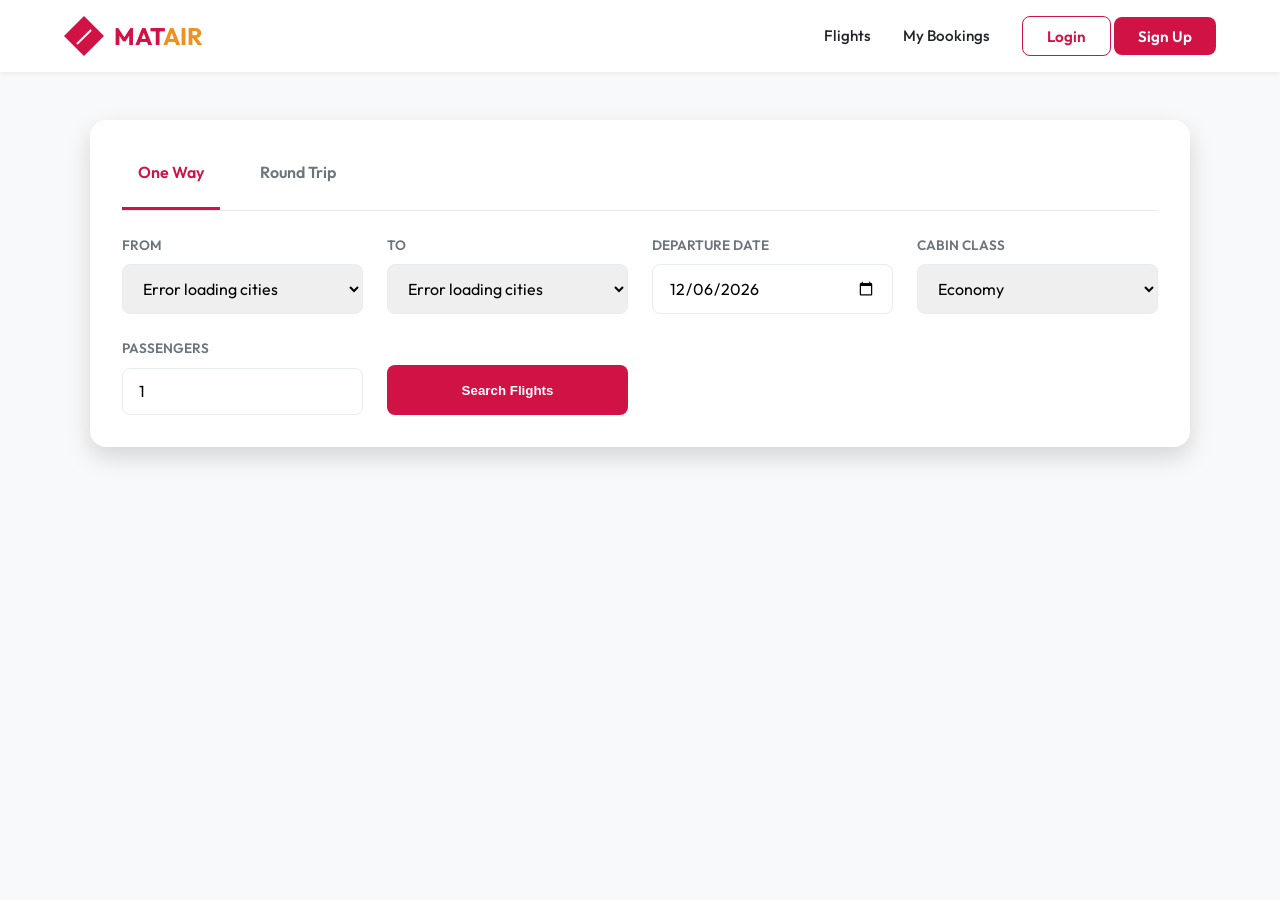
==== frontend/index.html @ a3c21f8a "Initial commit: MatAir airline reservation system" ====
<!DOCTYPE html>
<html lang="en">
<head>
    <meta charset="UTF-8">
    <meta name="viewport" content="width=device-width, initial-scale=1.0">
    <title>MatAir | Official Website</title>
    <link rel="stylesheet" href="css/style.css">
</head>
<body>
    <header>
        <a href="index.html" class="logo-container">
            <div class="logo-icon"></div>
            <div class="logo-text">MAT<span>AIR</span></div>
        </a>
        <nav>
            <ul>
                <li><a href="index.html">Flights</a></li>
                <li><a href="dashboard.html">My Bookings</a></li>
                <li id="auth-links">
                    <a href="login.html" class="nav-btn nav-link-btn">Login</a>
                    <a href="register.html" class="nav-btn">Sign Up</a>
                </li>
            </ul>
        </nav>
    </header>

    <main>
        <!-- Hero section removed for simplicity -->


        <section class="search-container">
            <div class="search-tabs">
                <div class="search-tab active" data-type="one-way">One Way</div>
                <div class="search-tab" data-type="round-trip">Round Trip</div>
            </div>
            
            <form id="flight-search-form" class="search-form">
                <div class="form-group">
                    <label for="source">From</label>
                    <select id="source" required>
                        <option value="">Loading locations...</option>
                    </select>
                </div>

                <div class="form-group">
                    <label for="destination">To</label>
                    <select id="destination" required>
                        <option value="">Loading locations...</option>
                    </select>
                </div>

                <div class="form-group" id="outbound-date-group">
                    <label for="date" id="date-label">Departure Date</label>
                    <input type="date" id="date" required>
                </div>

                <div class="form-group" id="return-date-container" style="display: none;">
                    <label for="return-date">Return Date</label>
                    <input type="date" id="return-date">
                </div>

                <div class="form-group">
                    <label for="class">Cabin Class</label>
                    <select id="class">
                        <option value="economy">Economy</option>
                        <option value="business">Business</option>
                        <option value="first">First Class</option>
                    </select>
                </div>

                <div class="form-group">
                    <label for="passengers">Passengers</label>
                    <input type="number" id="passengers" value="1" min="1" max="9" required>
                </div>

                <button type="submit" class="search-submit">Search Flights</button>
            </form>
        </section>

        <!-- Trending destinations removed for simplicity -->

    </main>

    

    <script src="js/api.js"></script>
    <script src="js/home.js"></script>
</body>
</html>
---- frontend/css/style.css ----
@import url('https://fonts.googleapis.com/css2?family=Outfit:wght@300;400;500;600;700&display=swap');

:root {
    --primary-red: #D11244;
    --dark-red: #8B0E2E;
    --gold: #ED9121;
    --accent-gold: #FFD700;
    --white: #FFFFFF;
    --off-white: #F8F9FA;
    --light-gray: #E9ECEF;
    --dark-gray: #343A40;
    --text-primary: #212529;
    --text-secondary: #6C757D;
    --success: #28A745;
    --warning: #FFC107;
    --shadow-sm: 0 2px 4px rgba(0,0,0,0.05);
    --shadow-md: 0 4px 12px rgba(0,0,0,0.1);
    --shadow-lg: 0 10px 25px rgba(0,0,0,0.15);
    --radius-sm: 4px;
    --radius-md: 8px;
    --radius-lg: 16px;
    --transition: all 0.3s ease;
}

* {
    margin: 0;
    padding: 0;
    box-sizing: border-box;
}

body {
    font-family: 'Outfit', sans-serif;
    background-color: var(--off-white);
    color: var(--text-primary);
    line-height: 1.6;
    overflow-x: hidden;
}

/* Header & Navigation */
header {
    background: var(--white);
    padding: 1rem 5%;
    display: flex;
    justify-content: space-between;
    align-items: center;
    box-shadow: var(--shadow-sm);
    position: sticky;
    top: 0;
    z-index: 1000;
}

.logo-container {
    display: flex;
    align-items: center;
    gap: 10px;
    text-decoration: none;
    color: var(--primary-red);
}

.logo-icon {
    width: 40px;
    height: 40px;
    background: var(--primary-red);
    clip-path: polygon(50% 0%, 100% 50%, 50% 100%, 0% 50%);
    position: relative;
}

.logo-icon::after {
    content: '';
    position: absolute;
    width: 20px;
    height: 2px;
    background: var(--white);
    top: 50%;
    left: 10px;
    transform: rotate(-45deg);
}

.logo-text {
    font-size: 1.5rem;
    font-weight: 700;
    letter-spacing: -0.5px;
    text-transform: uppercase;
}

.logo-text span {
    color: var(--gold);
}

nav ul {
    display: flex;
    list-style: none;
    gap: 2rem;
    align-items: center;
}

nav a {
    text-decoration: none;
    color: var(--text-primary);
    font-weight: 500;
    transition: var(--transition);
    font-size: 0.95rem;
}

nav a:hover {
    color: var(--primary-red);
}

.nav-btn {
    padding: 0.6rem 1.5rem;
    border-radius: var(--radius-md);
    background: var(--primary-red);
    color: var(--white);
    border: none;
    cursor: pointer;
    font-weight: 600;
    transition: var(--transition);
}

.nav-btn:hover {
    background: var(--dark-red);
    transform: translateY(-2px);
    box-shadow: var(--shadow-md);
}

.nav-link-btn {
    background: transparent;
    color: var(--primary-red);
    border: 1px solid var(--primary-red);
}

.nav-link-btn:hover {
    background: var(--primary-red);
    color: var(--white);
}

/* Hero Section */
.hero {
    height: 60vh;
    background: linear-gradient(rgba(0,0,0,0.4), rgba(0,0,0,0.2)), url('https://images.unsplash.com/photo-1436491865332-7a61a109c0f2?ixlib=rb-1.2.1&auto=format&fit=crop&w=1950&q=80');
    background-size: cover;
    background-position: center;
    display: flex;
    flex-direction: column;
    justify-content: center;
    align-items: center;
    text-align: center;
    color: var(--white);
    padding: 0 5%;
}

.hero h1 {
    font-size: 3.5rem;
    font-weight: 700;
    margin-bottom: 1rem;
    text-shadow: 0 2px 10px rgba(0,0,0,0.3);
}

.hero p {
    font-size: 1.25rem;
    max-width: 700px;
    margin-bottom: 2rem;
    opacity: 0.9;
}

/* Search Container */
.search-container {
    max-width: 1100px;
    width: 90%;
    background: var(--white);
    margin: 3rem auto;
    padding: 2rem;
    border-radius: var(--radius-lg);
    box-shadow: var(--shadow-lg);
    position: relative;
    z-index: 10;
}

.search-tabs {
    display: flex;
    gap: 1.5rem;
    margin-bottom: 1.5rem;
    border-bottom: 1px solid var(--light-gray);
    padding-bottom: 1rem;
}

.search-tab {
    padding: 0.5rem 1rem;
    cursor: pointer;
    font-weight: 600;
    color: var(--text-secondary);
    position: relative;
    transition: var(--transition);
}

.search-tab.active {
    color: var(--primary-red);
}

.search-tab.active::after {
    content: '';
    position: absolute;
    bottom: -1rem;
    left: 0;
    width: 100%;
    height: 3px;
    background: var(--primary-red);
}

.search-form {
    display: grid;
    grid-template-columns: repeat(auto-fit, minmax(200px, 1fr));
    gap: 1.5rem;
    align-items: flex-end;
}

.form-group {
    display: flex;
    flex-direction: column;
    gap: 0.5rem;
}

.form-group label {
    font-size: 0.85rem;
    font-weight: 600;
    color: var(--text-secondary);
    text-transform: uppercase;
}

.form-group input, .form-group select {
    padding: 0.8rem 1rem;
    border: 1px solid var(--light-gray);
    border-radius: var(--radius-md);
    font-family: inherit;
    font-size: 1rem;
    transition: var(--transition);
}

.form-group input:focus, .form-group select:focus {
    outline: none;
    border-color: var(--primary-red);
    box-shadow: 0 0 0 3px rgba(209, 18, 68, 0.1);
}

.search-submit {
    padding: 0.8rem 2rem;
    background: var(--primary-red);
    color: var(--white);
    border: none;
    border-radius: var(--radius-md);
    font-weight: 700;
    cursor: pointer;
    transition: var(--transition);
    height: 50px;
}

.search-submit:hover {
    background: var(--dark-red);
    transform: translateY(-2px);
}

/* Flight Results */
.results-header {
    max-width: 1100px;
    margin: 2rem auto 1rem;
    display: flex;
    justify-content: space-between;
    align-items: center;
}

.flight-card {
    max-width: 1100px;
    margin: 1.5rem auto;
    background: var(--white);
    border-radius: var(--radius-md);
    box-shadow: var(--shadow-md);
    overflow: hidden;
    display: grid;
    grid-template-columns: 1fr 250px;
    transition: var(--transition);
    border-left: 5px solid var(--primary-red);
}

.flight-card:hover {
    transform: scale(1.01);
    box-shadow: var(--shadow-lg);
}

.flight-main {
    padding: 1.5rem;
}

.flight-info {
    display: flex;
    justify-content: space-between;
    align-items: center;
    margin-bottom: 1.5rem;
}

.airline-info {
    display: flex;
    align-items: center;
    gap: 10px;
}

.airline-logo {
    width: 30px;
    height: 30px;
    background: var(--primary-red);
    border-radius: 50%;
}

.flight-time-line {
    display: flex;
    align-items: center;
    gap: 2rem;
    flex: 1;
    justify-content: center;
}

.time-box {
    text-align: center;
}

.time {
    font-size: 1.4rem;
    font-weight: 700;
    display: block;
}

.airport {
    font-size: 0.85rem;
    color: var(--text-secondary);
    font-weight: 500;
}

.duration-line {
    flex: 0.5;
    position: relative;
    height: 1px;
    background: var(--light-gray);
    text-align: center;
}

.duration-line::before, .duration-line::after {
    content: '';
    position: absolute;
    width: 8px;
    height: 8px;
    border-radius: 50%;
    background: var(--light-gray);
    top: -4px;
}

.duration-line::before { left: 0; }
.duration-line::after { right: 0; }

.duration-text {
    position: absolute;
    top: -20px;
    left: 50%;
    transform: translateX(-50%);
    font-size: 0.75rem;
    color: var(--text-secondary);
    white-space: nowrap;
}

.plane-icon {
    position: absolute;
    top: -8px;
    left: 50%;
    transform: translateX(-50%);
    color: var(--primary-red);
    font-size: 1rem;
}

.flight-schedules {
    display: flex;
    gap: 1rem;
    flex-wrap: wrap;
    padding: 1rem;
    background: var(--off-white);
    border-radius: var(--radius-md);
}

.schedule-btn {
    padding: 0.5rem 1rem;
    background: var(--white);
    border: 1px solid var(--light-gray);
    border-radius: var(--radius-sm);
    cursor: pointer;
    text-align: center;
    transition: var(--transition);
}

.schedule-btn.selected {
    border-color: var(--primary-red);
    background: rgba(209, 18, 68, 0.05);
}

.schedule-btn:hover {
    border-color: var(--primary-red);
}

.flight-price-box {
    background: linear-gradient(135deg, var(--white) 0%, var(--off-white) 100%);
    padding: 1.5rem;
    display: flex;
    flex-direction: column;
    justify-content: center;
    align-items: center;
    border-left: 1px dashed var(--light-gray);
    text-align: center;
}

.price-label {
    font-size: 0.85rem;
    color: var(--text-secondary);
}

.price-value {
    font-size: 2rem;
    font-weight: 800;
    color: var(--primary-red);
    margin: 0.5rem 0;
}

.view-btn {
    width: 100%;
    padding: 0.8rem;
    background: var(--primary-red);
    color: var(--white);
    border: none;
    border-radius: var(--radius-md);
    font-weight: 700;
    cursor: pointer;
    transition: var(--transition);
}

.view-btn:hover {
    background: var(--dark-red);
}

/* Seat Selection */
.seat-container {
    max-width: 900px;
    margin: 2rem auto;
    background: var(--white);
    padding: 3rem;
    border-radius: var(--radius-lg);
    box-shadow: var(--shadow-lg);
}

.aircraft-head {
    width: 200px;
    height: 100px;
    background: var(--light-gray);
    margin: 0 auto 2rem;
    border-radius: 100px 100px 0 0;
    position: relative;
}

.seat-grid {
    display: grid;
    grid-template-columns: repeat(7, 1fr); /* 3 - 1(aisle) - 3 */
    gap: 10px;
    justify-content: center;
    margin-top: 2rem;
}

.seat {
    aspect-ratio: 1;
    background: var(--white);
    border: 2px solid var(--light-gray);
    border-radius: var(--radius-sm);
    cursor: pointer;
    display: flex;
    justify-content: center;
    align-items: center;
    font-size: 0.75rem;
    font-weight: 600;
    transition: var(--transition);
}

.seat.aisle {
    background: transparent;
    border: none;
    cursor: default;
}

.seat:not(.aisle):hover {
    border-color: var(--primary-red);
    color: var(--primary-red);
}

.seat.selected {
    background: var(--primary-red);
    border-color: var(--primary-red);
    color: var(--white);
}

.seat.booked {
    background: var(--light-gray);
    border-color: var(--light-gray);
    color: var(--text-secondary);
    cursor: not-allowed;
    opacity: 0.6;
}

.seat.business { border-color: var(--gold); }
.seat.first { border-color: var(--dark-gray); }

.seat-legend {
    display: flex;
    justify-content: center;
    gap: 2rem;
    margin-top: 3rem;
    padding-top: 2rem;
    border-top: 1px solid var(--light-gray);
}

.legend-item {
    display: flex;
    align-items: center;
    gap: 8px;
    font-size: 0.9rem;
}

.legend-color {
    width: 20px;
    height: 20px;
    border-radius: 4px;
}

/* Forms & Dashboard */
.card {
    background: var(--white);
    padding: 2rem;
    border-radius: var(--radius-md);
    box-shadow: var(--shadow-md);
    margin-bottom: 2rem;
}

.btn-primary {
    padding: 0.8rem 2rem;
    background: var(--primary-red);
    color: var(--white);
    border: none;
    border-radius: var(--radius-md);
    font-weight: 700;
    cursor: pointer;
    transition: var(--transition);
}

.btn-secondary {
    padding: 0.8rem 2rem;
    background: var(--white);
    color: var(--primary-red);
    border: 1px solid var(--primary-red);
    border-radius: var(--radius-md);
    font-weight: 700;
    cursor: pointer;
    transition: var(--transition);
}

/* Animations */
@keyframes fadeIn {
    from { opacity: 0; transform: translateY(20px); }
    to { opacity: 1; transform: translateY(0); }
}

.animate {
    animation: fadeIn 0.5s ease forwards;
}

/* Responsive */
@media (max-width: 768px) {
    .hero h1 { font-size: 2.5rem; }
    .flight-card { grid-template-columns: 1fr; }
    .flight-price-box { border-left: none; border-top: 1px dashed var(--light-gray); }
    .search-container { margin-top: -40px; }
}
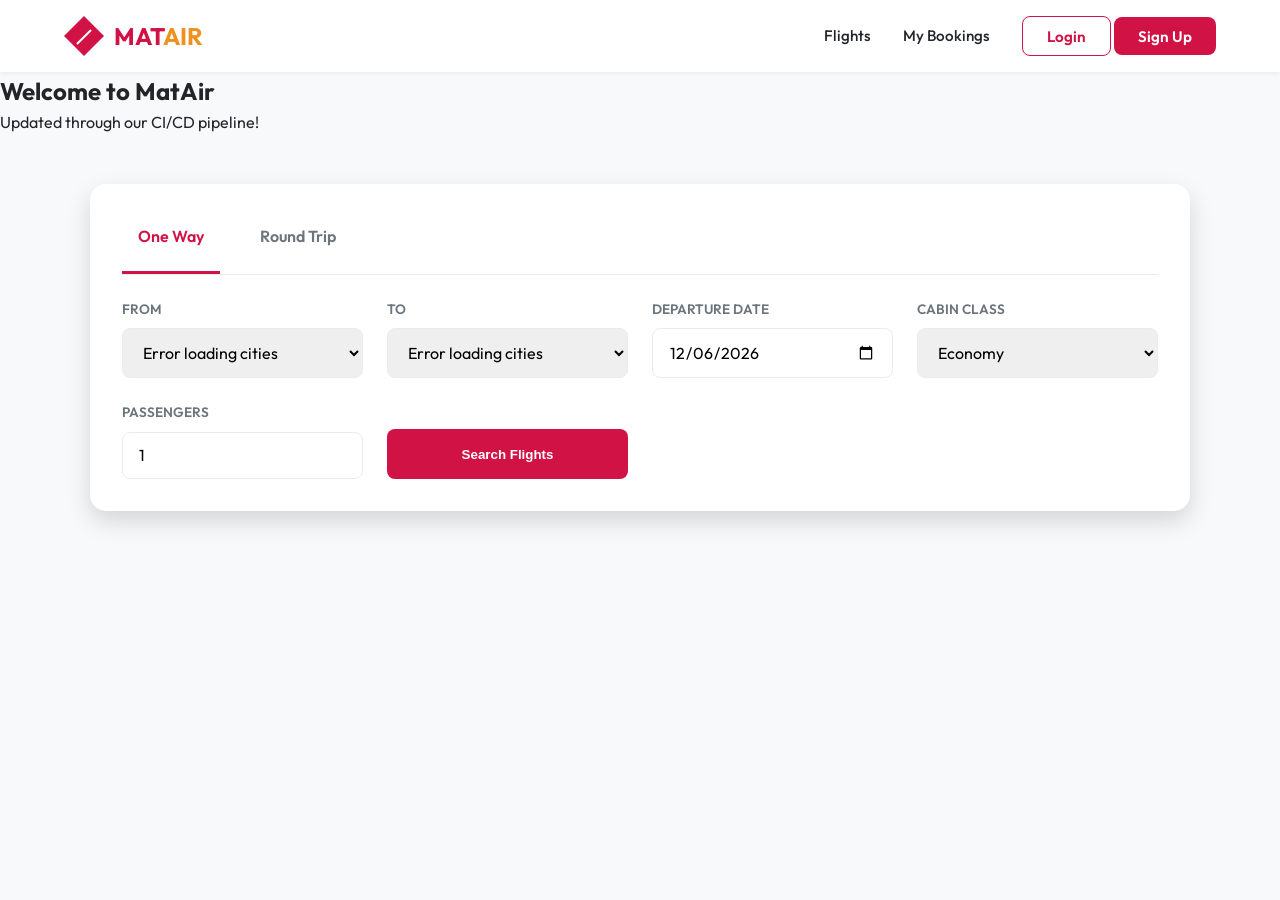
==== commit ff11c898: "Add homepage banner for CI/CD demonstration" ====
--- a/frontend/index.html
+++ b/frontend/index.html
@@ -25,7 +25,11 @@
     </header>
 
     <main>
-        <!-- Hero section removed for simplicity -->
+        <!-- CI/CD demonstration banner -->
+        <section class="demo-banner">
+            <h1>Welcome to MatAir</h1>
+            <p>Updated through our CI/CD pipeline!</p>
+        </section>
 
 
         <section class="search-container">
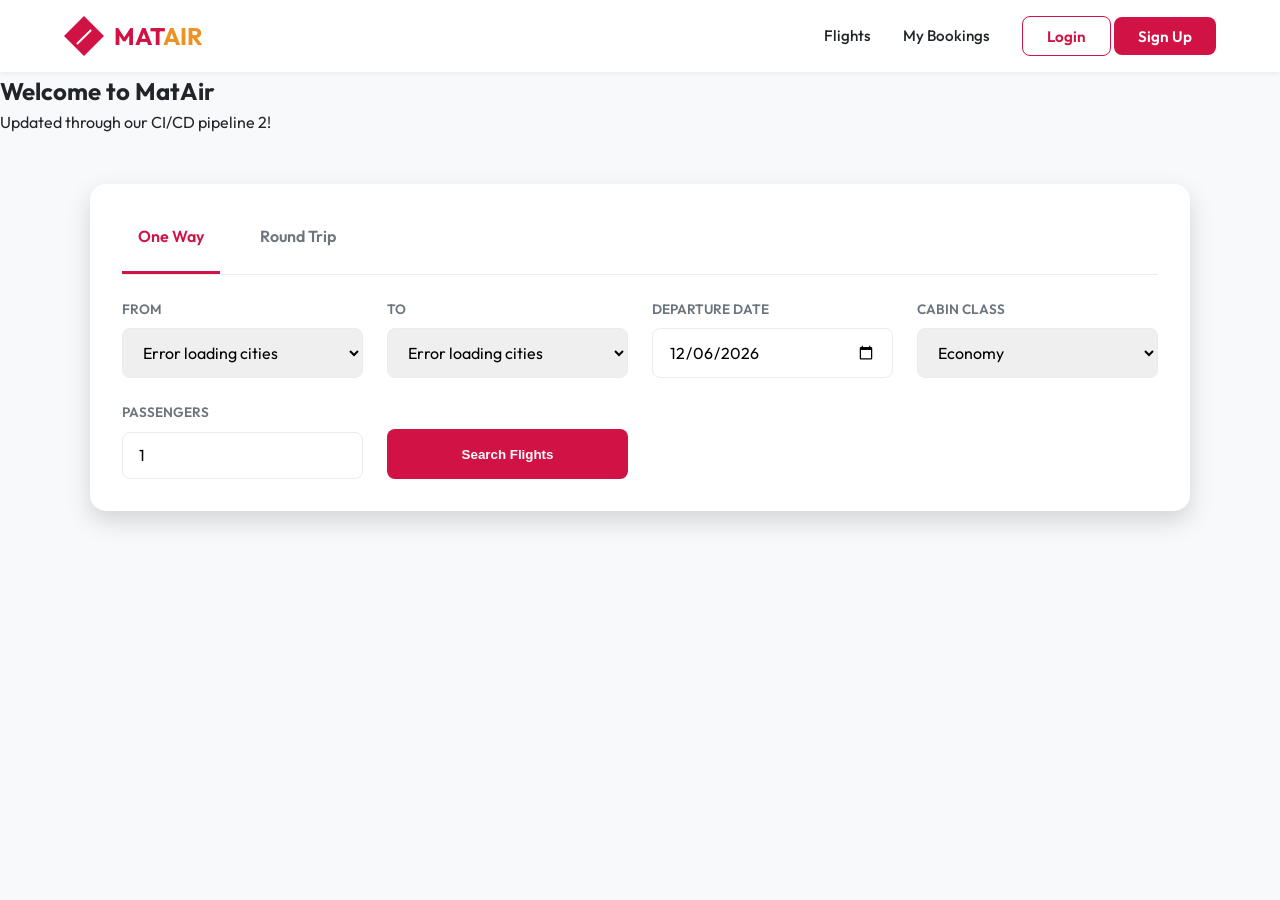
==== commit 317ffd22: "Test automatic CI/CD deployment" ====
--- a/frontend/index.html
+++ b/frontend/index.html
@@ -28,7 +28,7 @@
         <!-- CI/CD demonstration banner -->
         <section class="demo-banner">
             <h1>Welcome to MatAir</h1>
-            <p>Updated through our CI/CD pipeline!</p>
+            <p>Updated through our CI/CD pipeline 2!</p>
         </section>
 
 
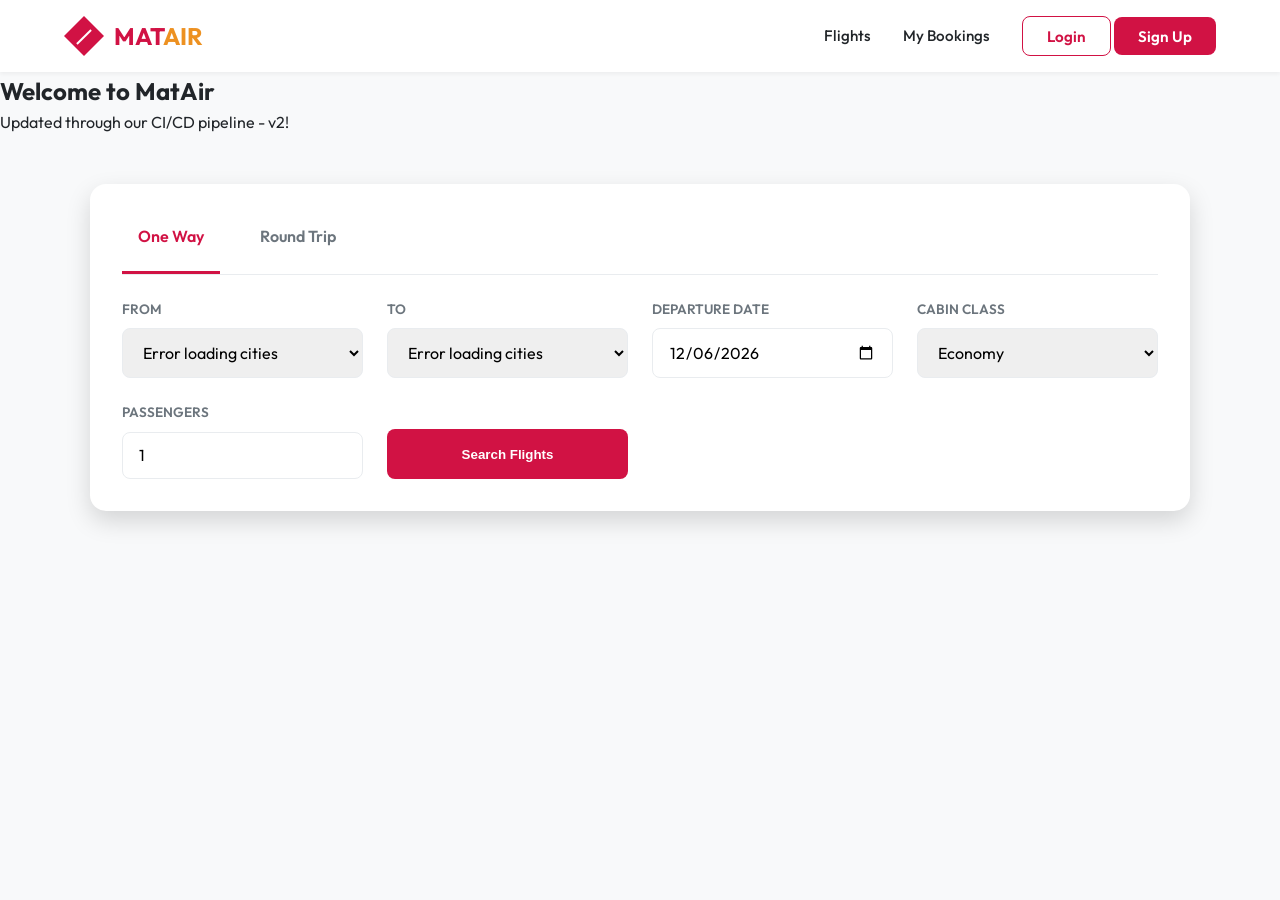
==== commit 355ed5c9: "Add homepage banner for CI/CD demonstration" ====
--- a/frontend/index.html
+++ b/frontend/index.html
@@ -28,7 +28,7 @@
         <!-- CI/CD demonstration banner -->
         <section class="demo-banner">
             <h1>Welcome to MatAir</h1>
-            <p>Updated through our CI/CD pipeline 2!</p>
+            <p>Updated through our CI/CD pipeline - v2!</p>
         </section>
 
 
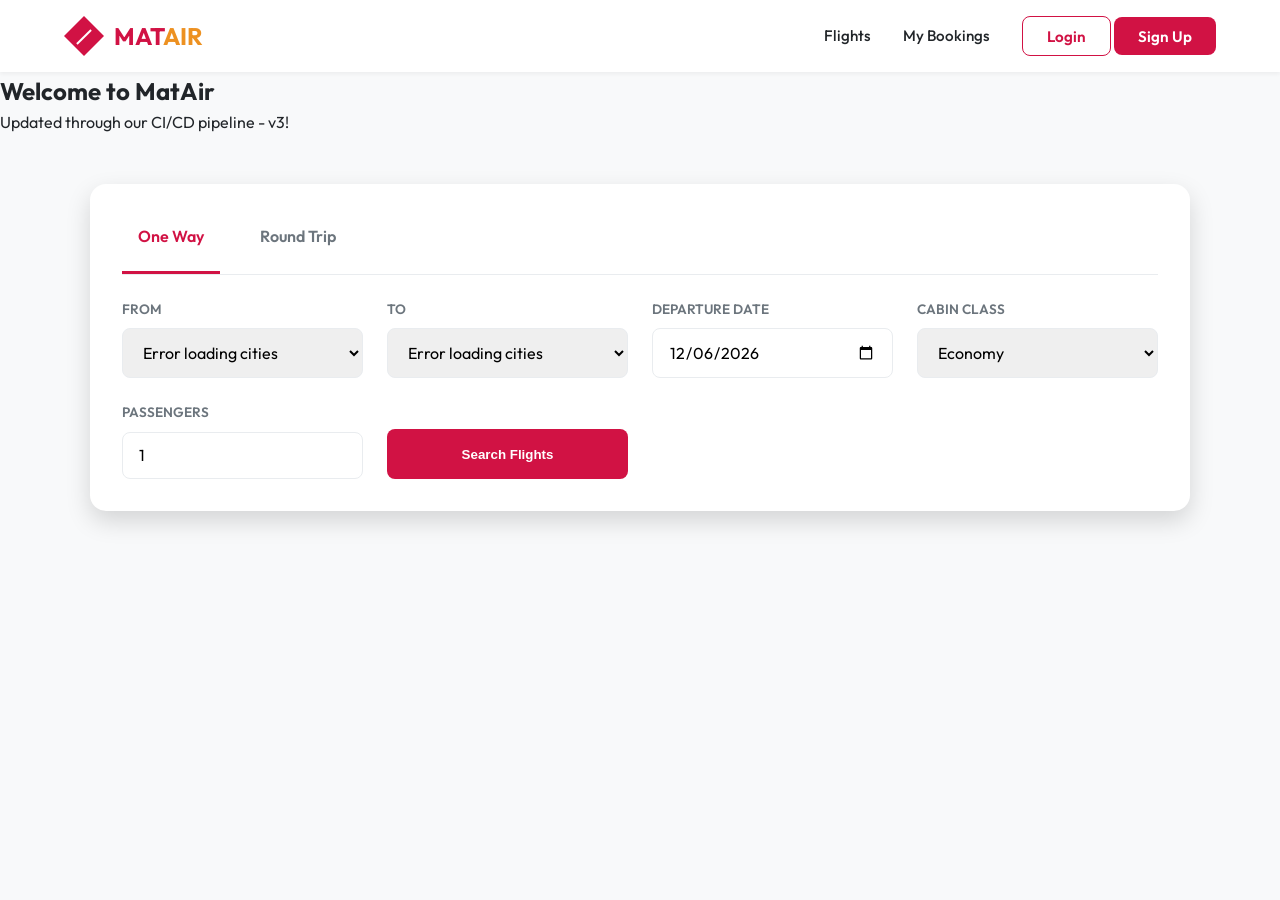
==== commit 462692fd: "changes" ====
--- a/frontend/index.html
+++ b/frontend/index.html
@@ -28,7 +28,7 @@
         <!-- CI/CD demonstration banner -->
         <section class="demo-banner">
             <h1>Welcome to MatAir</h1>
-            <p>Updated through our CI/CD pipeline - v2!</p>
+            <p>Updated through our CI/CD pipeline - v3!</p>
         </section>
 
 
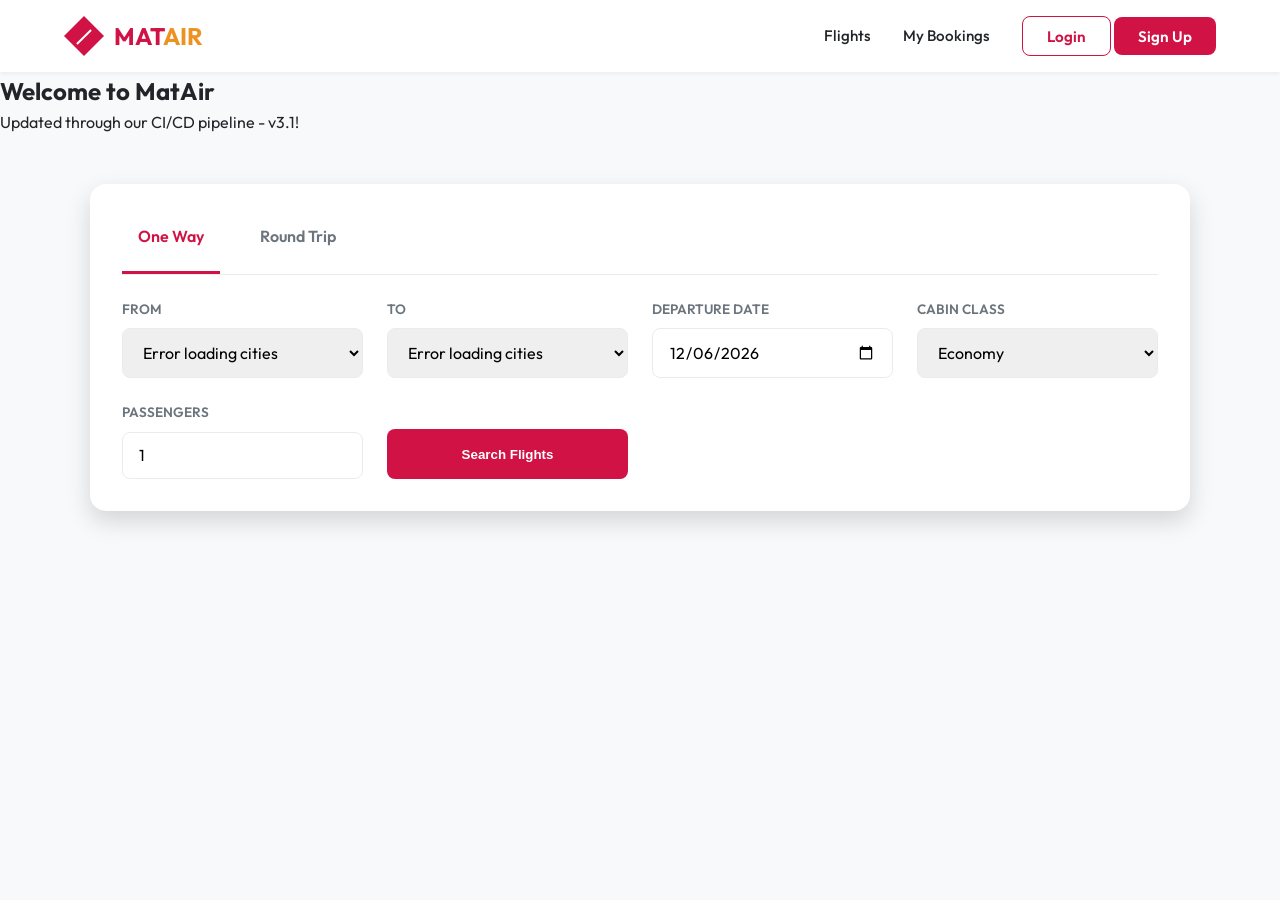
==== commit d2c251f0: "changes" ====
--- a/frontend/index.html
+++ b/frontend/index.html
@@ -28,7 +28,7 @@
         <!-- CI/CD demonstration banner -->
         <section class="demo-banner">
             <h1>Welcome to MatAir</h1>
-            <p>Updated through our CI/CD pipeline - v3!</p>
+            <p>Updated through our CI/CD pipeline - v3.1!</p>
         </section>
 
 
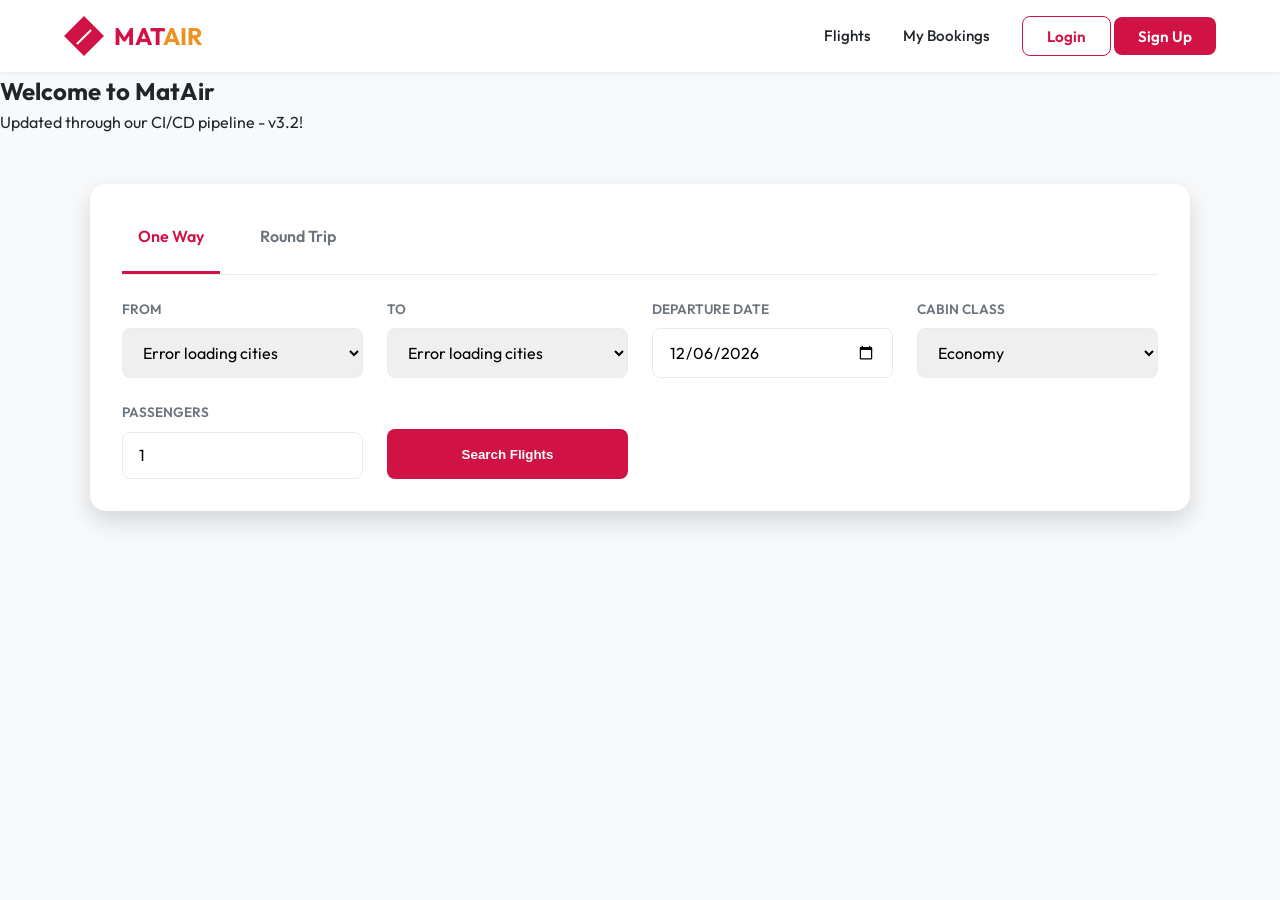
==== commit 7876417f: "changes" ====
--- a/frontend/index.html
+++ b/frontend/index.html
@@ -28,7 +28,7 @@
         <!-- CI/CD demonstration banner -->
         <section class="demo-banner">
             <h1>Welcome to MatAir</h1>
-            <p>Updated through our CI/CD pipeline - v3.1!</p>
+            <p>Updated through our CI/CD pipeline - v3.2!</p>
         </section>
 
 
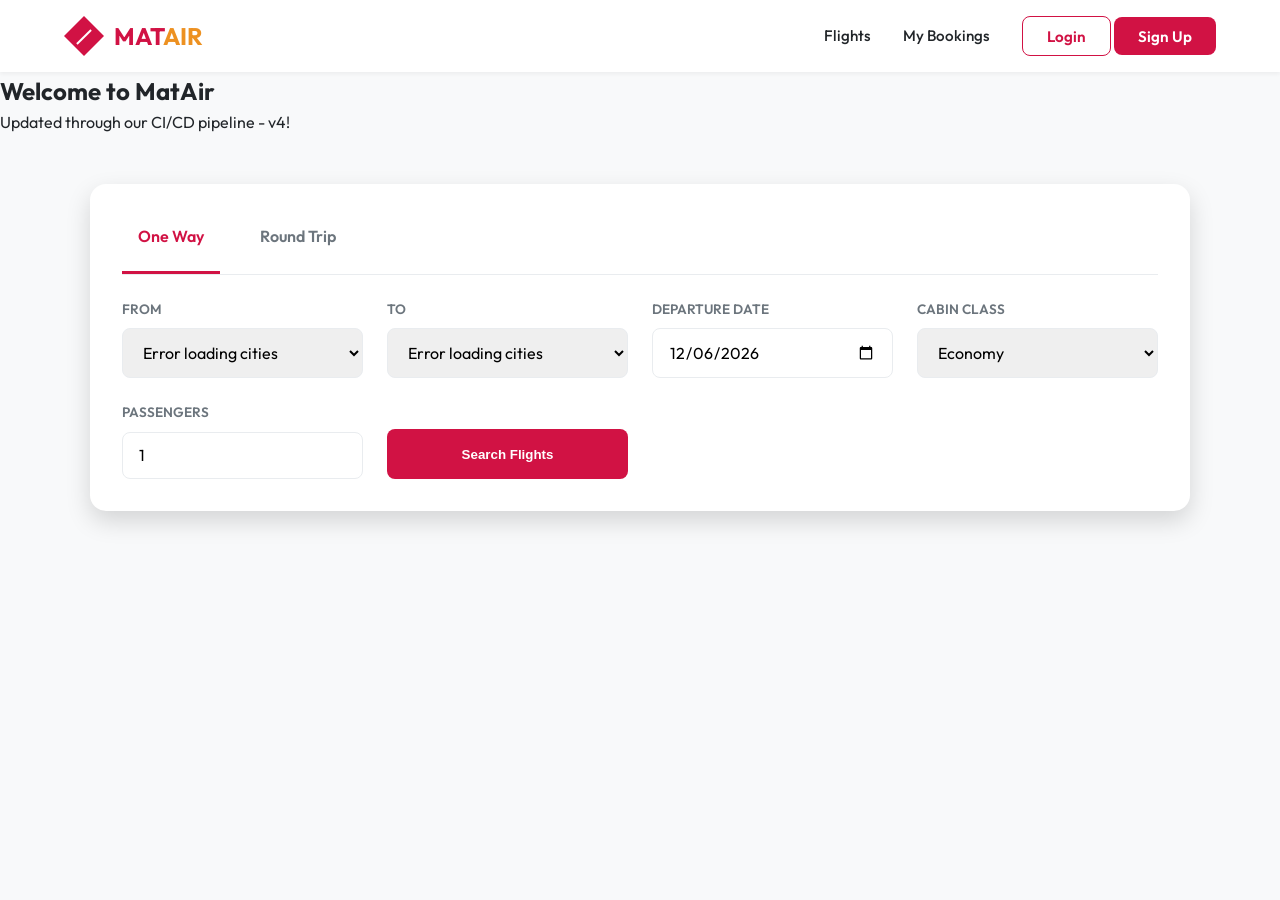
==== commit 57174062: "changes" ====
--- a/frontend/index.html
+++ b/frontend/index.html
@@ -28,7 +28,7 @@
         <!-- CI/CD demonstration banner -->
         <section class="demo-banner">
             <h1>Welcome to MatAir</h1>
-            <p>Updated through our CI/CD pipeline - v3.2!</p>
+            <p>Updated through our CI/CD pipeline - v4!</p>
         </section>
 
 
